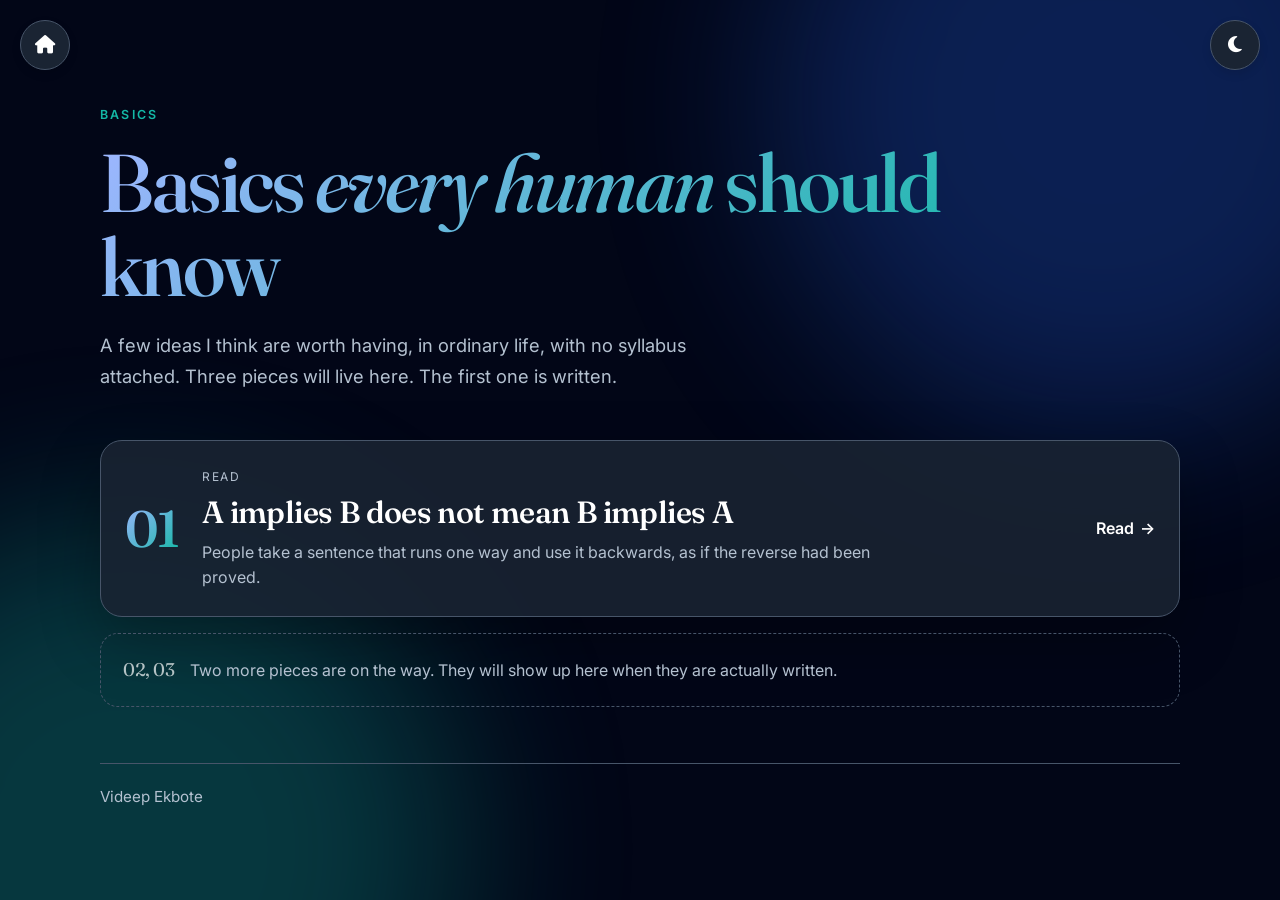
==== basics/index.html @ 8d6cf119 "Add a basics hub and the first essay. The /basics page is a place for ordinary-life ideas, with the " ====
<!DOCTYPE html>
<html lang="en">
<head>
    <meta charset="UTF-8">
    <meta name="viewport" content="width=device-width, initial-scale=1.0">
    <title>Basics | Videep Ekbote</title>
    <meta name="description" content="Basics every human should know. A small set of pieces about ordinary reasoning, starting with why A implies B does not mean B implies A.">
    <link rel="preconnect" href="https://fonts.googleapis.com">
    <link rel="preconnect" href="https://fonts.gstatic.com" crossorigin>
    <link href="https://fonts.googleapis.com/css2?family=Fraunces:ital,opsz,wght@0,9..144,500;0,9..144,560;1,9..144,500&family=Inter:wght@400;500;600;700&display=swap" rel="stylesheet">
    <link rel="stylesheet" href="https://cdnjs.cloudflare.com/ajax/libs/font-awesome/6.4.0/css/all.min.css">
    <link rel="stylesheet" href="css/basics.css">
    <script>
        (function () {
            try {
                if (localStorage.getItem("theme") === "light") {
                    document.documentElement.classList.add("light-mode");
                }
            } catch (e) {}
        })();
    </script>
</head>
<body>
    <a class="home-button" href="../index.html" aria-label="Home">
        <i class="fas fa-home"></i>
    </a>
    <button class="theme-toggle" id="themeToggle" type="button" aria-label="Toggle color theme">
        <i class="fas fa-moon"></i>
        <i class="fas fa-sun"></i>
    </button>

    <div class="shell">
        <header class="hero-copy">
            <p class="kicker">Basics</p>
            <h1>Basics <em>every human</em> should know</h1>
            <p class="lede">A few ideas I think are worth having, in ordinary life, with no syllabus attached. Three pieces will live here. The first one is written.</p>
        </header>

        <!--
            Adding a piece: copy the <li> below, point the link at a new folder
            with its own index.html, and reuse css/basics.css plus js/page.js.
            Leave the card out until the piece actually exists.
        -->
        <ol class="pieces">
            <li>
                <a class="piece" href="a-implies-b/">
                    <span class="piece-index">01</span>
                    <span>
                        <span class="piece-kicker">Read</span>
                        <span class="piece-title">A implies B does not mean B implies A</span>
                        <span class="piece-dek">People take a sentence that runs one way and use it backwards, as if the reverse had been proved.</span>
                    </span>
                    <span class="piece-go">Read <span aria-hidden="true">&rarr;</span></span>
                </a>
            </li>
        </ol>

        <aside class="soon">
            <p class="soon-count">02, 03</p>
            <p>Two more pieces are on the way. They will show up here when they are actually written.</p>
        </aside>

        <footer class="colophon">
            <a href="../index.html">Videep Ekbote</a>
        </footer>
    </div>
    <script src="js/page.js"></script>
</body>
</html>
---- basics/css/basics.css ----
:root {
    --primary: #9eb6ff;
    --primary-dark: #2563eb;
    --primary-light: #60a5fa;
    --secondary: #14b8a6;
    --accent: #5eead4;
    --dark: #ffffff;
    --light: #1a2433;
    --lighter: #020617;
    --gray: #b4c1d0;
    --gray-light: #475569;
    --gradient: linear-gradient(135deg, var(--primary), var(--secondary));
    --shadow: 0 24px 60px rgba(0, 0, 0, 0.28);
}

html.light-mode {
    --primary: #2563eb;
    --primary-dark: #1d4ed8;
    --primary-light: #3b82f6;
    --secondary: #7c3aed;
    --accent: #ec4899;
    --dark: #0f172a;
    --light: #f8fafc;
    --lighter: #ffffff;
    --gray: #64748b;
    --gray-light: #e2e8f0;
    --gradient: linear-gradient(135deg, var(--primary), var(--secondary), var(--accent));
    --shadow: 0 18px 40px rgba(15, 23, 42, 0.08);
}

* {
    margin: 0;
    padding: 0;
    box-sizing: border-box;
}

html {
    background: var(--lighter);
    scroll-behavior: smooth;
}

body {
    font-family: Inter, system-ui, sans-serif;
    color: var(--dark);
    background: transparent;
    line-height: 1.7;
    min-height: 100vh;
    overflow-x: hidden;
}

body::before,
body::after {
    content: "";
    position: fixed;
    z-index: -1;
    width: 52vw;
    height: 52vw;
    border-radius: 50%;
    filter: blur(90px);
    pointer-events: none;
    opacity: 0.28;
}

body::before {
    background: #2563eb;
    top: -18vw;
    right: -12vw;
    animation: drift 22s ease-in-out infinite;
}

body::after {
    background: #14b8a6;
    bottom: -22vw;
    left: -16vw;
    animation: drift 26s ease-in-out infinite reverse;
}

html.light-mode body::before,
html.light-mode body::after {
    opacity: 0.16;
}

@keyframes drift {
    0%, 100% { transform: translate3d(0, 0, 0) scale(1); }
    50% { transform: translate3d(-4%, 5%, 0) scale(1.08); }
}

::selection {
    background: rgba(20, 184, 166, 0.35);
    color: inherit;
}

::-webkit-scrollbar {
    width: 12px;
    height: 12px;
}

::-webkit-scrollbar-track {
    background: var(--lighter);
}

::-webkit-scrollbar-thumb {
    background-color: var(--primary);
    border: 3px solid var(--lighter);
}

::-webkit-scrollbar-thumb:hover {
    background-color: var(--primary-light);
}

a {
    color: inherit;
}

a:focus-visible,
button:focus-visible {
    outline: 2px solid var(--accent);
    outline-offset: 3px;
}

.home-button,
.theme-toggle {
    position: fixed;
    top: 1.25rem;
    width: 50px;
    height: 50px;
    border-radius: 50%;
    background: var(--light);
    border: 1px solid var(--gray-light);
    cursor: pointer;
    z-index: 100;
    display: flex;
    align-items: center;
    justify-content: center;
    overflow: hidden;
    transition: transform 0.3s ease, box-shadow 0.3s ease;
    box-shadow: 0 4px 10px rgba(0, 0, 0, 0.1);
    text-decoration: none;
    color: var(--dark);
    padding: 0;
}

.home-button { left: 1.25rem; }
.theme-toggle { right: 1.25rem; }

.home-button:hover,
.theme-toggle:hover {
    transform: scale(1.08);
    box-shadow: 0 6px 15px rgba(0, 0, 0, 0.15);
}

.home-button i,
.theme-toggle i {
    font-size: 1.15rem;
    color: var(--dark);
}

.theme-toggle i {
    position: absolute;
    transition: transform 0.4s ease, opacity 0.4s ease;
}

.theme-toggle .fa-sun {
    opacity: 0;
    transform: translateY(20px);
}

.theme-toggle .fa-moon {
    opacity: 1;
    transform: translateY(0);
}

html.light-mode .theme-toggle .fa-sun {
    opacity: 1;
    transform: translateY(0);
}

html.light-mode .theme-toggle .fa-moon {
    opacity: 0;
    transform: translateY(-20px);
}

.progress {
    position: fixed;
    top: 0;
    left: 0;
    right: 0;
    height: 3px;
    z-index: 120;
    background: transparent;
}

.progress span {
    display: block;
    height: 100%;
    width: 0;
    background: var(--gradient);
}

.shell {
    width: min(1080px, calc(100% - 2.5rem));
    margin: 0 auto;
    padding: 6.5rem 0 4.5rem;
}

.kicker {
    font-size: 0.78rem;
    font-weight: 600;
    letter-spacing: 0.18em;
    text-transform: uppercase;
    color: var(--secondary);
    margin-bottom: 1rem;
}

html.light-mode .kicker {
    color: var(--primary);
}

h1 {
    font-family: Fraunces, Georgia, serif;
    font-weight: 560;
    font-size: clamp(2.7rem, 6.4vw, 5.35rem);
    line-height: 1.02;
    letter-spacing: -0.03em;
    max-width: 11em;
    background: var(--gradient);
    -webkit-background-clip: text;
    background-clip: text;
    color: transparent;
}

h1 em {
    font-style: italic;
    font-weight: 500;
}

.lede {
    margin-top: 1.35rem;
    max-width: 38rem;
    color: var(--gray);
    font-size: 1.15rem;
    font-weight: 400;
    line-height: 1.7;
}

.hero-copy > * {
    animation: rise 0.7s ease both;
}

.hero-copy .lede { animation-delay: 0.08s; }
.hero-copy .kicker { animation-delay: 0s; }

@keyframes rise {
    from { opacity: 0; transform: translateY(14px); }
    to { opacity: 1; transform: none; }
}

.pieces {
    list-style: none;
    margin-top: 3rem;
    display: grid;
    gap: 1rem;
}

.piece {
    display: grid;
    grid-template-columns: auto 1fr auto;
    gap: 1.5rem;
    align-items: center;
    text-decoration: none;
    background: color-mix(in srgb, var(--light) 88%, transparent);
    border: 1px solid var(--gray-light);
    border-radius: 22px;
    padding: 1.6rem 1.5rem;
    box-shadow: var(--shadow);
    transition: transform 0.35s ease, border-color 0.35s ease, box-shadow 0.35s ease;
    animation: rise 0.8s ease 0.16s both;
}

.piece:hover,
.piece:focus-visible {
    transform: translateY(-4px);
    border-color: var(--primary);
    box-shadow: 0 28px 50px rgba(37, 99, 235, 0.16);
}

.piece-index {
    font-family: Fraunces, Georgia, serif;
    font-size: clamp(2.4rem, 4vw, 3.4rem);
    font-weight: 560;
    letter-spacing: -0.04em;
    line-height: 1;
    background: var(--gradient);
    -webkit-background-clip: text;
    background-clip: text;
    color: transparent;
}

.piece-kicker {
    display: block;
    font-size: 0.75rem;
    letter-spacing: 0.14em;
    text-transform: uppercase;
    color: var(--gray);
    margin-bottom: 0.4rem;
}

.piece-title {
    display: block;
    font-family: Fraunces, Georgia, serif;
    font-size: clamp(1.45rem, 2.4vw, 2rem);
    font-weight: 560;
    letter-spacing: -0.02em;
    line-height: 1.2;
    color: var(--dark);
}

.piece-dek {
    display: block;
    margin-top: 0.55rem;
    color: var(--gray);
    font-size: 1rem;
    line-height: 1.6;
    max-width: 42rem;
}

.piece-go {
    display: inline-flex;
    align-items: center;
    gap: 0.4rem;
    font-weight: 600;
    color: var(--dark);
    white-space: nowrap;
}

.piece-go span {
    display: inline-block;
    transition: transform 0.3s ease;
}

.piece:hover .piece-go span,
.piece:focus-visible .piece-go span {
    transform: translateX(5px);
}

.soon {
    margin-top: 1rem;
    padding: 1.25rem 1.4rem;
    border-radius: 18px;
    border: 1px dashed var(--gray-light);
    color: var(--gray);
    display: flex;
    gap: 1rem;
    align-items: baseline;
    animation: rise 0.8s ease 0.28s both;
}

.soon-count {
    font-family: Fraunces, Georgia, serif;
    font-size: 1.15rem;
    letter-spacing: -0.03em;
    color: var(--dark);
    opacity: 0.7;
}

.article-hero h1 {
    font-size: clamp(2.15rem, 5vw, 3.7rem);
    max-width: 16em;
    animation: rise 0.7s ease both;
}

.byline {
    margin-top: 1.25rem;
    color: var(--gray);
    font-size: 0.95rem;
}

.byline a {
    color: var(--dark);
    text-decoration: none;
    border-bottom: 1px solid transparent;
}

.byline a:hover {
    border-bottom-color: var(--primary);
}

.flip {
    display: grid;
    grid-template-columns: 1fr auto 1fr;
    gap: 0.9rem;
    align-items: stretch;
    margin: 2.4rem 0 0.5rem;
    animation: rise 0.8s ease 0.12s both;
}

.flip-side {
    background: color-mix(in srgb, var(--light) 90%, transparent);
    border: 1px solid var(--gray-light);
    border-radius: 18px;
    padding: 1.15rem 1.15rem 1.2rem;
}

.flip-side-weak {
    background: transparent;
}

.flip-label {
    display: block;
    font-size: 0.72rem;
    font-weight: 600;
    letter-spacing: 0.16em;
    text-transform: uppercase;
    color: var(--secondary);
    margin-bottom: 0.45rem;
}

html.light-mode .flip-label {
    color: var(--primary);
}

.flip-side p {
    font-family: Fraunces, Georgia, serif;
    font-size: clamp(1.2rem, 2vw, 1.45rem);
    line-height: 1.35;
    letter-spacing: -0.02em;
}

.flip-break {
    align-self: center;
    text-align: center;
    font-size: 0.78rem;
    font-weight: 600;
    letter-spacing: 0.14em;
    text-transform: uppercase;
    color: var(--gray);
    max-width: 6.5rem;
}

.prose {
    width: min(42rem, 100%);
    margin-top: 2.75rem;
}

.prose section {
    margin-top: 2.75rem;
}

.prose h2 {
    font-size: clamp(1.55rem, 2.5vw, 2rem);
    font-weight: 600;
    letter-spacing: -0.03em;
    line-height: 1.2;
    margin-bottom: 1rem;
    position: relative;
    display: inline-block;
}

.prose h2::after {
    content: "";
    position: absolute;
    left: 0;
    bottom: -8px;
    width: 42%;
    height: 3px;
    border-radius: 3px;
    background: var(--gradient);
}

.prose p {
    margin-top: 0.95rem;
    font-size: 1.075rem;
    line-height: 1.8;
    color: var(--dark);
}

.prose .pair {
    font-family: Fraunces, Georgia, serif;
    font-size: 1.28rem;
    line-height: 1.45;
    letter-spacing: -0.02em;
    padding-left: 1rem;
    position: relative;
}

.prose .pair::before {
    content: "";
    position: absolute;
    left: 0;
    top: 0.25rem;
    bottom: 0.25rem;
    width: 2px;
    border-radius: 2px;
    background: var(--gradient);
}

.signoff {
    margin-top: 2.5rem;
    color: var(--gray);
}

.signoff p + p {
    margin-top: 0.25rem;
    color: var(--dark);
    font-weight: 600;
}

.colophon {
    margin-top: 3.5rem;
    padding-top: 1.25rem;
    border-top: 1px solid var(--gray-light);
    display: flex;
    gap: 1.25rem;
    flex-wrap: wrap;
    color: var(--gray);
    font-size: 0.95rem;
}

.colophon a {
    text-decoration: none;
    color: var(--gray);
}

.colophon a:hover {
    color: var(--primary);
}

.back-to-top {
    background: var(--gradient);
    color: white;
    width: 52px;
    height: 52px;
    border: 0;
    border-radius: 50%;
    display: flex;
    align-items: center;
    justify-content: center;
    position: fixed;
    bottom: 1.4rem;
    right: 1.4rem;
    cursor: pointer;
    opacity: 0;
    pointer-events: none;
    transition: opacity 0.3s ease, transform 0.3s ease;
    z-index: 90;
    box-shadow: 0 8px 20px rgba(0, 0, 0, 0.18);
}

.back-to-top.visible {
    opacity: 1;
    pointer-events: auto;
}

.back-to-top:hover {
    transform: translateY(-4px);
}

@media (max-width: 760px) {
    .shell {
        width: min(1080px, calc(100% - 1.5rem));
        padding-top: 5.75rem;
    }

    .piece {
        grid-template-columns: 1fr;
        gap: 0.7rem;
        padding: 1.25rem;
    }

    .piece-go {
        margin-top: 0.2rem;
    }

    .flip {
        grid-template-columns: 1fr;
    }

    .flip-break {
        max-width: none;
        padding: 0.15rem 0;
    }

    .soon {
        flex-direction: column;
        gap: 0.25rem;
    }

    .home-button,
    .theme-toggle {
        width: 44px;
        height: 44px;
        top: 0.85rem;
    }

    .home-button { left: 0.85rem; }
    .theme-toggle { right: 0.85rem; }
}

@media (prefers-reduced-motion: reduce) {
    *,
    *::before,
    *::after {
        animation: none !important;
        transition: none !important;
        scroll-behavior: auto !important;
    }
}
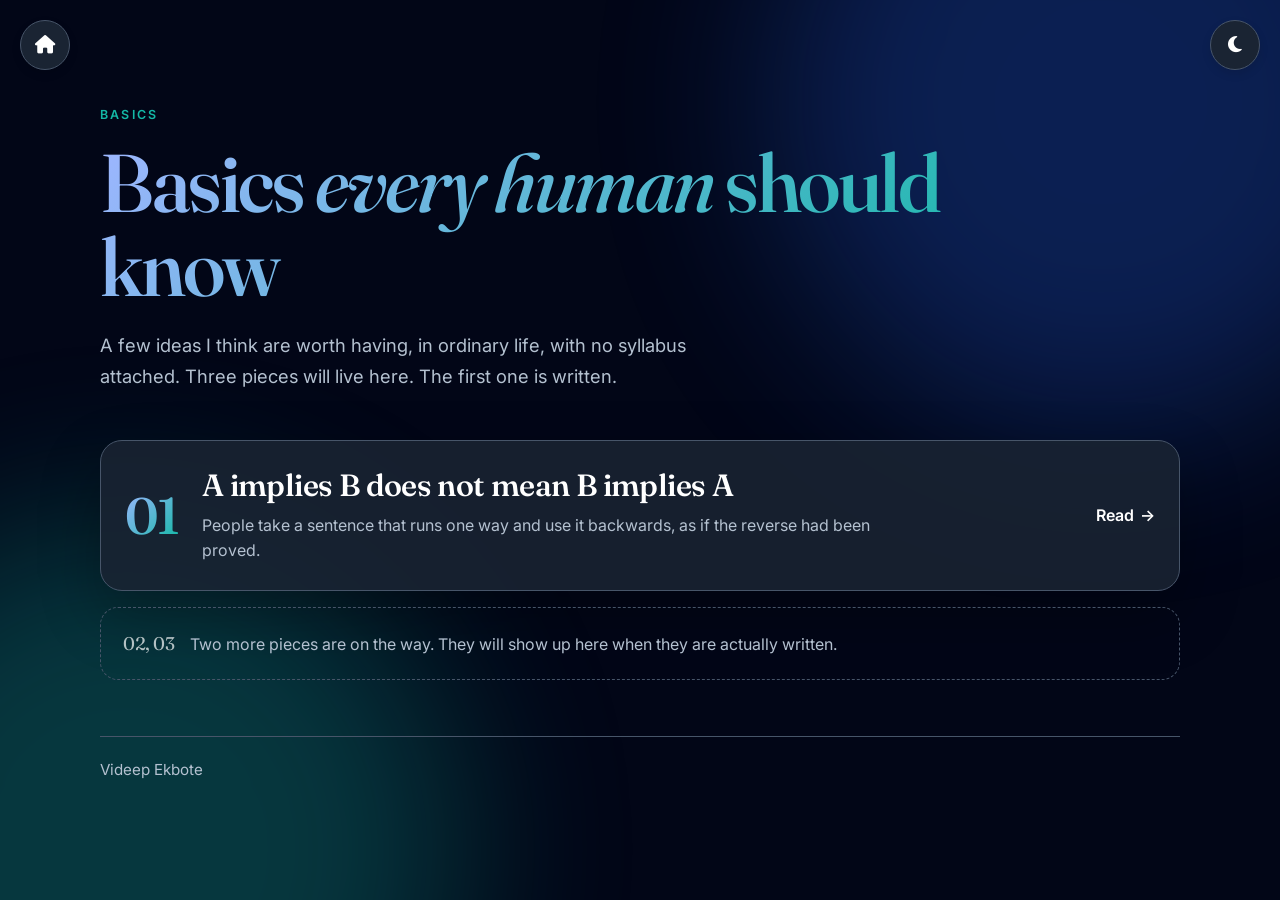
==== commit fc3e7688: "Tighten the basics hub card and mobile margins. Drop the extra Read label on the article card, and g" ====
--- a/basics/index.html
+++ b/basics/index.html
@@ -46,7 +46,6 @@
                 <a class="piece" href="a-implies-b/">
                     <span class="piece-index">01</span>
                     <span>
-                        <span class="piece-kicker">Read</span>
                         <span class="piece-title">A implies B does not mean B implies A</span>
                         <span class="piece-dek">People take a sentence that runs one way and use it backwards, as if the reverse had been proved.</span>
                     </span>
--- a/basics/css/basics.css
+++ b/basics/css/basics.css
@@ -200,7 +200,7 @@
 .shell {
     width: min(1080px, calc(100% - 2.5rem));
     margin: 0 auto;
-    padding: 6.5rem 0 4.5rem;
+    padding: 6.5rem 0 6rem;
 }
 
 .kicker {
@@ -294,15 +294,6 @@
     -webkit-background-clip: text;
     background-clip: text;
     color: transparent;
-}
-
-.piece-kicker {
-    display: block;
-    font-size: 0.75rem;
-    letter-spacing: 0.14em;
-    text-transform: uppercase;
-    color: var(--gray);
-    margin-bottom: 0.4rem;
 }
 
 .piece-title {
@@ -557,7 +548,7 @@
 
 @media (max-width: 760px) {
     .shell {
-        width: min(1080px, calc(100% - 1.5rem));
+        width: min(1080px, calc(100% - 2.5rem));
         padding-top: 5.75rem;
     }
 
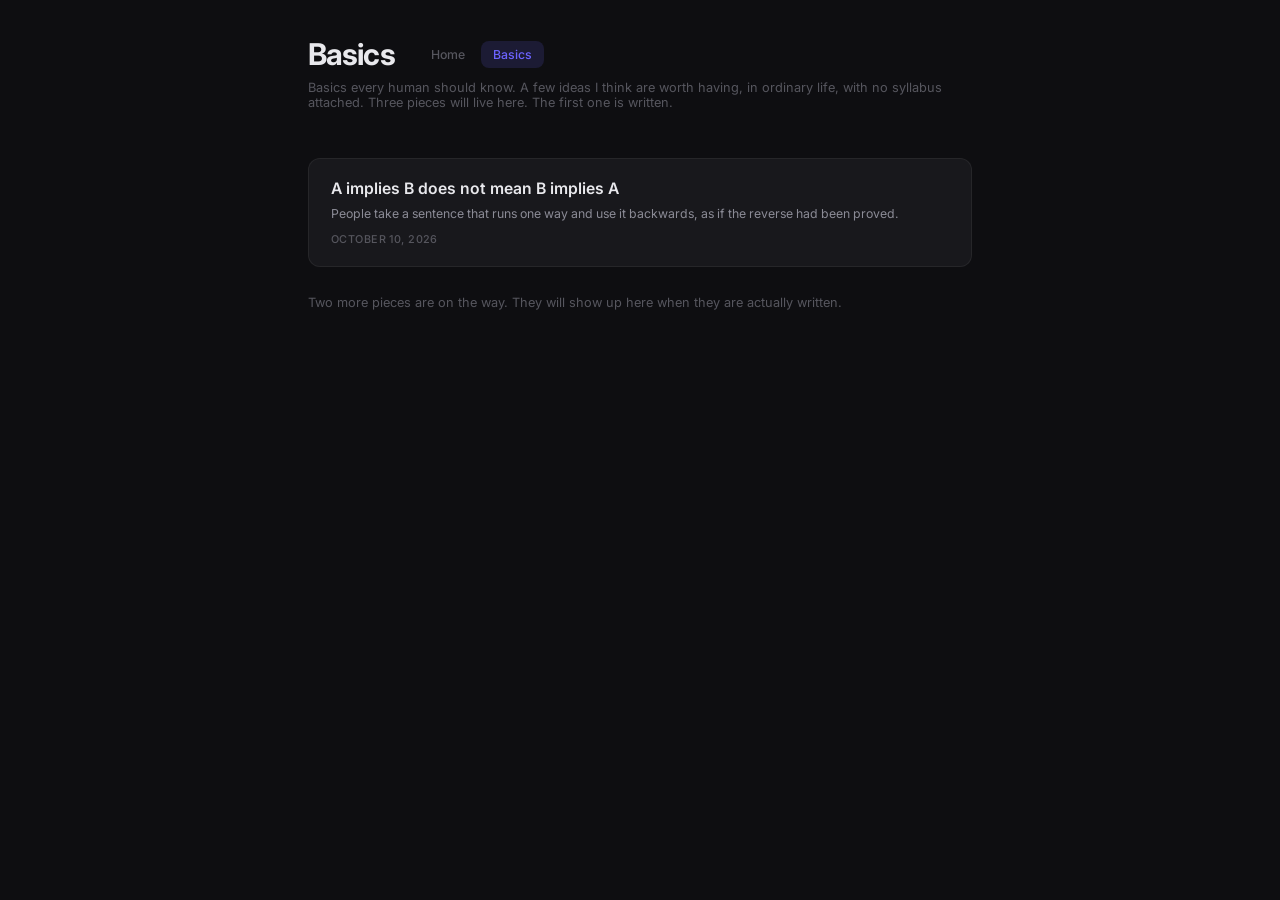
==== commit cc619be5: "Restyle the basics pages to match the blog. Use the dark Inter column, card list, post header, and b" ====
--- a/basics/index.html
+++ b/basics/index.html
@@ -5,64 +5,35 @@
     <meta name="viewport" content="width=device-width, initial-scale=1.0">
     <title>Basics | Videep Ekbote</title>
     <meta name="description" content="Basics every human should know. A small set of pieces about ordinary reasoning, starting with why A implies B does not mean B implies A.">
-    <link rel="preconnect" href="https://fonts.googleapis.com">
-    <link rel="preconnect" href="https://fonts.gstatic.com" crossorigin>
-    <link href="https://fonts.googleapis.com/css2?family=Fraunces:ital,opsz,wght@0,9..144,500;0,9..144,560;1,9..144,500&family=Inter:wght@400;500;600;700&display=swap" rel="stylesheet">
-    <link rel="stylesheet" href="https://cdnjs.cloudflare.com/ajax/libs/font-awesome/6.4.0/css/all.min.css">
+    <link href="https://fonts.googleapis.com/css2?family=Inter:wght@300;400;500;600;700&display=swap" rel="stylesheet">
     <link rel="stylesheet" href="css/basics.css">
-    <script>
-        (function () {
-            try {
-                if (localStorage.getItem("theme") === "light") {
-                    document.documentElement.classList.add("light-mode");
-                }
-            } catch (e) {}
-        })();
-    </script>
 </head>
 <body>
-    <a class="home-button" href="../index.html" aria-label="Home">
-        <i class="fas fa-home"></i>
-    </a>
-    <button class="theme-toggle" id="themeToggle" type="button" aria-label="Toggle color theme">
-        <i class="fas fa-moon"></i>
-        <i class="fas fa-sun"></i>
-    </button>
-
-    <div class="shell">
-        <header class="hero-copy">
-            <p class="kicker">Basics</p>
-            <h1>Basics <em>every human</em> should know</h1>
-            <p class="lede">A few ideas I think are worth having, in ordinary life, with no syllabus attached. Three pieces will live here. The first one is written.</p>
+    <div class="blog-page">
+        <header class="blog-header">
+            <div class="blog-header-top">
+                <div class="header-brand">
+                    <h1>Basics</h1>
+                    <nav class="header-nav">
+                        <a href="../index.html" class="nav-link">Home</a>
+                        <a href="./" class="nav-link active" aria-current="page">Basics</a>
+                    </nav>
+                </div>
+            </div>
+            <p class="blog-subtitle">Basics every human should know. A few ideas I think are worth having, in ordinary life, with no syllabus attached. Three pieces will live here. The first one is written.</p>
         </header>
-
         <!--
-            Adding a piece: copy the <li> below, point the link at a new folder
-            with its own index.html, and reuse css/basics.css plus js/page.js.
-            Leave the card out until the piece actually exists.
+            Adding a piece: copy a blog-card below and point it at a new folder
+            with its own index.html. Leave the card out until the piece exists.
         -->
-        <ol class="pieces">
-            <li>
-                <a class="piece" href="a-implies-b/">
-                    <span class="piece-index">01</span>
-                    <span>
-                        <span class="piece-title">A implies B does not mean B implies A</span>
-                        <span class="piece-dek">People take a sentence that runs one way and use it backwards, as if the reverse had been proved.</span>
-                    </span>
-                    <span class="piece-go">Read <span aria-hidden="true">&rarr;</span></span>
-                </a>
-            </li>
-        </ol>
-
-        <aside class="soon">
-            <p class="soon-count">02, 03</p>
-            <p>Two more pieces are on the way. They will show up here when they are actually written.</p>
-        </aside>
-
-        <footer class="colophon">
-            <a href="../index.html">Videep Ekbote</a>
-        </footer>
+        <div class="blog-list">
+            <a class="blog-card" href="a-implies-b/">
+                <div class="blog-card-title">A implies B does not mean B implies A</div>
+                <div class="blog-card-excerpt">People take a sentence that runs one way and use it backwards, as if the reverse had been proved.</div>
+                <div class="blog-card-date">October 10, 2026</div>
+            </a>
+        </div>
+        <p class="blog-more">Two more pieces are on the way. They will show up here when they are actually written.</p>
     </div>
-    <script src="js/page.js"></script>
 </body>
 </html>
--- a/basics/css/basics.css
+++ b/basics/css/basics.css
@@ -1,598 +1,50 @@
-:root {
-    --primary: #9eb6ff;
-    --primary-dark: #2563eb;
-    --primary-light: #60a5fa;
-    --secondary: #14b8a6;
-    --accent: #5eead4;
-    --dark: #ffffff;
-    --light: #1a2433;
-    --lighter: #020617;
-    --gray: #b4c1d0;
-    --gray-light: #475569;
-    --gradient: linear-gradient(135deg, var(--primary), var(--secondary));
-    --shadow: 0 24px 60px rgba(0, 0, 0, 0.28);
+/* Basics pages only. Palette, type, and layout copied from the goals blog. */
+*,*::before,*::after{margin:0;padding:0;box-sizing:border-box}
+:root{
+  --bg:#0e0e11;--surface:#18181c;--surface-hover:#1f1f24;
+  --border:rgba(255,255,255,0.06);--border-active:rgba(255,255,255,0.12);
+  --text-primary:#e8e8ec;--text-secondary:#8b8b96;--text-muted:#56565e;
+  --accent:#6c63ff;--accent-glow:rgba(108,99,255,0.15);
+  --green:#34d399;--green-glow:rgba(52,211,153,0.12);
+  --danger:#f87171;--danger-bg:rgba(248,113,113,0.12);
+  --radius:12px;--radius-sm:8px;
+  --ease-out:cubic-bezier(0.16,1,0.3,1);
+  --ease-spring:cubic-bezier(0.34,1.56,0.64,1);
+  --ease-smooth:cubic-bezier(0.4,0,0.2,1);
+  --dur:0.42s;--dur-fast:0.22s;
 }
+html{font-size:15px;scroll-behavior:smooth}
+body{font-family:'Inter',-apple-system,BlinkMacSystemFont,sans-serif;background:var(--bg);color:var(--text-primary);min-height:100vh;-webkit-font-smoothing:antialiased}
+.header-brand{display:flex;align-items:center;gap:24px}
+.header-nav{display:flex;align-items:center;gap:4px}
+.nav-link{padding:6px 12px;font-size:.82rem;font-weight:500;color:var(--text-muted);text-decoration:none;border-radius:var(--radius-sm);transition:color var(--dur-fast),background var(--dur-fast)}
+.nav-link:hover{color:var(--text-secondary);background:rgba(255,255,255,.04)}
+.nav-link.active{color:var(--accent);background:var(--accent-glow)}
+.nav-link:focus-visible,.blog-card:focus-visible,.blog-back:focus-visible{outline:2px solid var(--accent);outline-offset:2px}
+::-webkit-scrollbar{width:6px}::-webkit-scrollbar-track{background:transparent}::-webkit-scrollbar-thumb{background:var(--border);border-radius:100px}::-webkit-scrollbar-thumb:hover{background:var(--border-active)}
+@media(max-width:520px){.header-brand{gap:16px}.nav-link{padding:5px 10px;font-size:.78rem}}
 
-html.light-mode {
-    --primary: #2563eb;
-    --primary-dark: #1d4ed8;
-    --primary-light: #3b82f6;
-    --secondary: #7c3aed;
-    --accent: #ec4899;
-    --dark: #0f172a;
-    --light: #f8fafc;
-    --lighter: #ffffff;
-    --gray: #64748b;
-    --gray-light: #e2e8f0;
-    --gradient: linear-gradient(135deg, var(--primary), var(--secondary), var(--accent));
-    --shadow: 0 18px 40px rgba(15, 23, 42, 0.08);
-}
-
-* {
-    margin: 0;
-    padding: 0;
-    box-sizing: border-box;
-}
-
-html {
-    background: var(--lighter);
-    scroll-behavior: smooth;
-}
-
-body {
-    font-family: Inter, system-ui, sans-serif;
-    color: var(--dark);
-    background: transparent;
-    line-height: 1.7;
-    min-height: 100vh;
-    overflow-x: hidden;
-}
-
-body::before,
-body::after {
-    content: "";
-    position: fixed;
-    z-index: -1;
-    width: 52vw;
-    height: 52vw;
-    border-radius: 50%;
-    filter: blur(90px);
-    pointer-events: none;
-    opacity: 0.28;
-}
-
-body::before {
-    background: #2563eb;
-    top: -18vw;
-    right: -12vw;
-    animation: drift 22s ease-in-out infinite;
-}
-
-body::after {
-    background: #14b8a6;
-    bottom: -22vw;
-    left: -16vw;
-    animation: drift 26s ease-in-out infinite reverse;
-}
-
-html.light-mode body::before,
-html.light-mode body::after {
-    opacity: 0.16;
-}
-
-@keyframes drift {
-    0%, 100% { transform: translate3d(0, 0, 0) scale(1); }
-    50% { transform: translate3d(-4%, 5%, 0) scale(1.08); }
-}
-
-::selection {
-    background: rgba(20, 184, 166, 0.35);
-    color: inherit;
-}
-
-::-webkit-scrollbar {
-    width: 12px;
-    height: 12px;
-}
-
-::-webkit-scrollbar-track {
-    background: var(--lighter);
-}
-
-::-webkit-scrollbar-thumb {
-    background-color: var(--primary);
-    border: 3px solid var(--lighter);
-}
-
-::-webkit-scrollbar-thumb:hover {
-    background-color: var(--primary-light);
-}
-
-a {
-    color: inherit;
-}
-
-a:focus-visible,
-button:focus-visible {
-    outline: 2px solid var(--accent);
-    outline-offset: 3px;
-}
-
-.home-button,
-.theme-toggle {
-    position: fixed;
-    top: 1.25rem;
-    width: 50px;
-    height: 50px;
-    border-radius: 50%;
-    background: var(--light);
-    border: 1px solid var(--gray-light);
-    cursor: pointer;
-    z-index: 100;
-    display: flex;
-    align-items: center;
-    justify-content: center;
-    overflow: hidden;
-    transition: transform 0.3s ease, box-shadow 0.3s ease;
-    box-shadow: 0 4px 10px rgba(0, 0, 0, 0.1);
-    text-decoration: none;
-    color: var(--dark);
-    padding: 0;
-}
-
-.home-button { left: 1.25rem; }
-.theme-toggle { right: 1.25rem; }
-
-.home-button:hover,
-.theme-toggle:hover {
-    transform: scale(1.08);
-    box-shadow: 0 6px 15px rgba(0, 0, 0, 0.15);
-}
-
-.home-button i,
-.theme-toggle i {
-    font-size: 1.15rem;
-    color: var(--dark);
-}
-
-.theme-toggle i {
-    position: absolute;
-    transition: transform 0.4s ease, opacity 0.4s ease;
-}
-
-.theme-toggle .fa-sun {
-    opacity: 0;
-    transform: translateY(20px);
-}
-
-.theme-toggle .fa-moon {
-    opacity: 1;
-    transform: translateY(0);
-}
-
-html.light-mode .theme-toggle .fa-sun {
-    opacity: 1;
-    transform: translateY(0);
-}
-
-html.light-mode .theme-toggle .fa-moon {
-    opacity: 0;
-    transform: translateY(-20px);
-}
-
-.progress {
-    position: fixed;
-    top: 0;
-    left: 0;
-    right: 0;
-    height: 3px;
-    z-index: 120;
-    background: transparent;
-}
-
-.progress span {
-    display: block;
-    height: 100%;
-    width: 0;
-    background: var(--gradient);
-}
-
-.shell {
-    width: min(1080px, calc(100% - 2.5rem));
-    margin: 0 auto;
-    padding: 6.5rem 0 6rem;
-}
-
-.kicker {
-    font-size: 0.78rem;
-    font-weight: 600;
-    letter-spacing: 0.18em;
-    text-transform: uppercase;
-    color: var(--secondary);
-    margin-bottom: 1rem;
-}
-
-html.light-mode .kicker {
-    color: var(--primary);
-}
-
-h1 {
-    font-family: Fraunces, Georgia, serif;
-    font-weight: 560;
-    font-size: clamp(2.7rem, 6.4vw, 5.35rem);
-    line-height: 1.02;
-    letter-spacing: -0.03em;
-    max-width: 11em;
-    background: var(--gradient);
-    -webkit-background-clip: text;
-    background-clip: text;
-    color: transparent;
-}
-
-h1 em {
-    font-style: italic;
-    font-weight: 500;
-}
-
-.lede {
-    margin-top: 1.35rem;
-    max-width: 38rem;
-    color: var(--gray);
-    font-size: 1.15rem;
-    font-weight: 400;
-    line-height: 1.7;
-}
-
-.hero-copy > * {
-    animation: rise 0.7s ease both;
-}
-
-.hero-copy .lede { animation-delay: 0.08s; }
-.hero-copy .kicker { animation-delay: 0s; }
-
-@keyframes rise {
-    from { opacity: 0; transform: translateY(14px); }
-    to { opacity: 1; transform: none; }
-}
-
-.pieces {
-    list-style: none;
-    margin-top: 3rem;
-    display: grid;
-    gap: 1rem;
-}
-
-.piece {
-    display: grid;
-    grid-template-columns: auto 1fr auto;
-    gap: 1.5rem;
-    align-items: center;
-    text-decoration: none;
-    background: color-mix(in srgb, var(--light) 88%, transparent);
-    border: 1px solid var(--gray-light);
-    border-radius: 22px;
-    padding: 1.6rem 1.5rem;
-    box-shadow: var(--shadow);
-    transition: transform 0.35s ease, border-color 0.35s ease, box-shadow 0.35s ease;
-    animation: rise 0.8s ease 0.16s both;
-}
-
-.piece:hover,
-.piece:focus-visible {
-    transform: translateY(-4px);
-    border-color: var(--primary);
-    box-shadow: 0 28px 50px rgba(37, 99, 235, 0.16);
-}
-
-.piece-index {
-    font-family: Fraunces, Georgia, serif;
-    font-size: clamp(2.4rem, 4vw, 3.4rem);
-    font-weight: 560;
-    letter-spacing: -0.04em;
-    line-height: 1;
-    background: var(--gradient);
-    -webkit-background-clip: text;
-    background-clip: text;
-    color: transparent;
-}
-
-.piece-title {
-    display: block;
-    font-family: Fraunces, Georgia, serif;
-    font-size: clamp(1.45rem, 2.4vw, 2rem);
-    font-weight: 560;
-    letter-spacing: -0.02em;
-    line-height: 1.2;
-    color: var(--dark);
-}
-
-.piece-dek {
-    display: block;
-    margin-top: 0.55rem;
-    color: var(--gray);
-    font-size: 1rem;
-    line-height: 1.6;
-    max-width: 42rem;
-}
-
-.piece-go {
-    display: inline-flex;
-    align-items: center;
-    gap: 0.4rem;
-    font-weight: 600;
-    color: var(--dark);
-    white-space: nowrap;
-}
-
-.piece-go span {
-    display: inline-block;
-    transition: transform 0.3s ease;
-}
-
-.piece:hover .piece-go span,
-.piece:focus-visible .piece-go span {
-    transform: translateX(5px);
-}
-
-.soon {
-    margin-top: 1rem;
-    padding: 1.25rem 1.4rem;
-    border-radius: 18px;
-    border: 1px dashed var(--gray-light);
-    color: var(--gray);
-    display: flex;
-    gap: 1rem;
-    align-items: baseline;
-    animation: rise 0.8s ease 0.28s both;
-}
-
-.soon-count {
-    font-family: Fraunces, Georgia, serif;
-    font-size: 1.15rem;
-    letter-spacing: -0.03em;
-    color: var(--dark);
-    opacity: 0.7;
-}
-
-.article-hero h1 {
-    font-size: clamp(2.15rem, 5vw, 3.7rem);
-    max-width: 16em;
-    animation: rise 0.7s ease both;
-}
-
-.byline {
-    margin-top: 1.25rem;
-    color: var(--gray);
-    font-size: 0.95rem;
-}
-
-.byline a {
-    color: var(--dark);
-    text-decoration: none;
-    border-bottom: 1px solid transparent;
-}
-
-.byline a:hover {
-    border-bottom-color: var(--primary);
-}
-
-.flip {
-    display: grid;
-    grid-template-columns: 1fr auto 1fr;
-    gap: 0.9rem;
-    align-items: stretch;
-    margin: 2.4rem 0 0.5rem;
-    animation: rise 0.8s ease 0.12s both;
-}
-
-.flip-side {
-    background: color-mix(in srgb, var(--light) 90%, transparent);
-    border: 1px solid var(--gray-light);
-    border-radius: 18px;
-    padding: 1.15rem 1.15rem 1.2rem;
-}
-
-.flip-side-weak {
-    background: transparent;
-}
-
-.flip-label {
-    display: block;
-    font-size: 0.72rem;
-    font-weight: 600;
-    letter-spacing: 0.16em;
-    text-transform: uppercase;
-    color: var(--secondary);
-    margin-bottom: 0.45rem;
-}
-
-html.light-mode .flip-label {
-    color: var(--primary);
-}
-
-.flip-side p {
-    font-family: Fraunces, Georgia, serif;
-    font-size: clamp(1.2rem, 2vw, 1.45rem);
-    line-height: 1.35;
-    letter-spacing: -0.02em;
-}
-
-.flip-break {
-    align-self: center;
-    text-align: center;
-    font-size: 0.78rem;
-    font-weight: 600;
-    letter-spacing: 0.14em;
-    text-transform: uppercase;
-    color: var(--gray);
-    max-width: 6.5rem;
-}
-
-.prose {
-    width: min(42rem, 100%);
-    margin-top: 2.75rem;
-}
-
-.prose section {
-    margin-top: 2.75rem;
-}
-
-.prose h2 {
-    font-size: clamp(1.55rem, 2.5vw, 2rem);
-    font-weight: 600;
-    letter-spacing: -0.03em;
-    line-height: 1.2;
-    margin-bottom: 1rem;
-    position: relative;
-    display: inline-block;
-}
-
-.prose h2::after {
-    content: "";
-    position: absolute;
-    left: 0;
-    bottom: -8px;
-    width: 42%;
-    height: 3px;
-    border-radius: 3px;
-    background: var(--gradient);
-}
-
-.prose p {
-    margin-top: 0.95rem;
-    font-size: 1.075rem;
-    line-height: 1.8;
-    color: var(--dark);
-}
-
-.prose .pair {
-    font-family: Fraunces, Georgia, serif;
-    font-size: 1.28rem;
-    line-height: 1.45;
-    letter-spacing: -0.02em;
-    padding-left: 1rem;
-    position: relative;
-}
-
-.prose .pair::before {
-    content: "";
-    position: absolute;
-    left: 0;
-    top: 0.25rem;
-    bottom: 0.25rem;
-    width: 2px;
-    border-radius: 2px;
-    background: var(--gradient);
-}
-
-.signoff {
-    margin-top: 2.5rem;
-    color: var(--gray);
-}
-
-.signoff p + p {
-    margin-top: 0.25rem;
-    color: var(--dark);
-    font-weight: 600;
-}
-
-.colophon {
-    margin-top: 3.5rem;
-    padding-top: 1.25rem;
-    border-top: 1px solid var(--gray-light);
-    display: flex;
-    gap: 1.25rem;
-    flex-wrap: wrap;
-    color: var(--gray);
-    font-size: 0.95rem;
-}
-
-.colophon a {
-    text-decoration: none;
-    color: var(--gray);
-}
-
-.colophon a:hover {
-    color: var(--primary);
-}
-
-.back-to-top {
-    background: var(--gradient);
-    color: white;
-    width: 52px;
-    height: 52px;
-    border: 0;
-    border-radius: 50%;
-    display: flex;
-    align-items: center;
-    justify-content: center;
-    position: fixed;
-    bottom: 1.4rem;
-    right: 1.4rem;
-    cursor: pointer;
-    opacity: 0;
-    pointer-events: none;
-    transition: opacity 0.3s ease, transform 0.3s ease;
-    z-index: 90;
-    box-shadow: 0 8px 20px rgba(0, 0, 0, 0.18);
-}
-
-.back-to-top.visible {
-    opacity: 1;
-    pointer-events: auto;
-}
-
-.back-to-top:hover {
-    transform: translateY(-4px);
-}
-
-@media (max-width: 760px) {
-    .shell {
-        width: min(1080px, calc(100% - 2.5rem));
-        padding-top: 5.75rem;
-    }
-
-    .piece {
-        grid-template-columns: 1fr;
-        gap: 0.7rem;
-        padding: 1.25rem;
-    }
-
-    .piece-go {
-        margin-top: 0.2rem;
-    }
-
-    .flip {
-        grid-template-columns: 1fr;
-    }
-
-    .flip-break {
-        max-width: none;
-        padding: 0.15rem 0;
-    }
-
-    .soon {
-        flex-direction: column;
-        gap: 0.25rem;
-    }
-
-    .home-button,
-    .theme-toggle {
-        width: 44px;
-        height: 44px;
-        top: 0.85rem;
-    }
-
-    .home-button { left: 0.85rem; }
-    .theme-toggle { right: 0.85rem; }
-}
-
-@media (prefers-reduced-motion: reduce) {
-    *,
-    *::before,
-    *::after {
-        animation: none !important;
-        transition: none !important;
-        scroll-behavior: auto !important;
-    }
-}
+.blog-page{max-width:min(720px,calc(100vw - 32px));margin:0 auto;padding:36px clamp(14px,2.5vw,28px) 72px}
+.blog-header{margin-bottom:48px}
+.blog-header-top{display:flex;align-items:center;justify-content:space-between;margin-bottom:8px}
+.blog-header h1{font-size:2rem;font-weight:700;letter-spacing:-0.03em;color:var(--text-primary)}
+.blog-subtitle{font-size:0.85rem;color:var(--text-muted)}
+.blog-list{display:flex;flex-direction:column;gap:12px}
+.blog-card{display:block;padding:20px 22px;background:var(--surface);border:1px solid var(--border);border-radius:var(--radius);text-decoration:none;transition:border-color var(--dur-fast),background var(--dur-fast),transform 0.15s var(--ease-spring)}
+.blog-card:hover{border-color:var(--border-active);background:var(--surface-hover);transform:translateY(-1px)}
+.blog-card-title{font-size:1.05rem;font-weight:600;color:var(--text-primary);margin-bottom:6px}
+.blog-card-excerpt{font-size:0.82rem;color:var(--text-secondary);line-height:1.55;margin-bottom:10px}
+.blog-card-date{font-size:0.72rem;font-weight:500;color:var(--text-muted);text-transform:uppercase;letter-spacing:0.04em}
+.blog-post-header{margin-bottom:32px;padding-bottom:24px;border-bottom:1px solid var(--border)}
+.blog-post-title{font-size:1.75rem;font-weight:700;letter-spacing:-0.03em;color:var(--text-primary);margin-bottom:10px;line-height:1.25}
+.blog-post-date{font-size:0.78rem;font-weight:500;color:var(--text-muted);text-transform:uppercase;letter-spacing:0.04em}
+.blog-post-content{font-size:0.92rem;color:var(--text-secondary);line-height:1.75}
+.blog-post-content p{margin-bottom:1.2em}
+.blog-section-title{font-size:1.05rem;font-weight:700;letter-spacing:-0.02em;color:var(--text-primary);margin:2rem 0 1rem}
+.blog-post-content p:last-child{margin-bottom:0}
+.blog-back{display:inline-flex;align-items:center;gap:6px;font-size:0.82rem;font-weight:500;color:var(--text-muted);text-decoration:none;margin-bottom:28px;transition:color var(--dur-fast)}
+.blog-back:hover{color:var(--accent)}
+.blog-back svg{width:14px;height:14px}
+.blog-more{margin-top:28px;font-size:0.85rem;color:var(--text-muted)}
+.blog-post-content .math-block{margin:1.2em 0;overflow-x:auto}
+@media (max-width:520px){.blog-page{padding:28px 12px 56px}.blog-header h1,.blog-post-title{font-size:1.5rem}}
